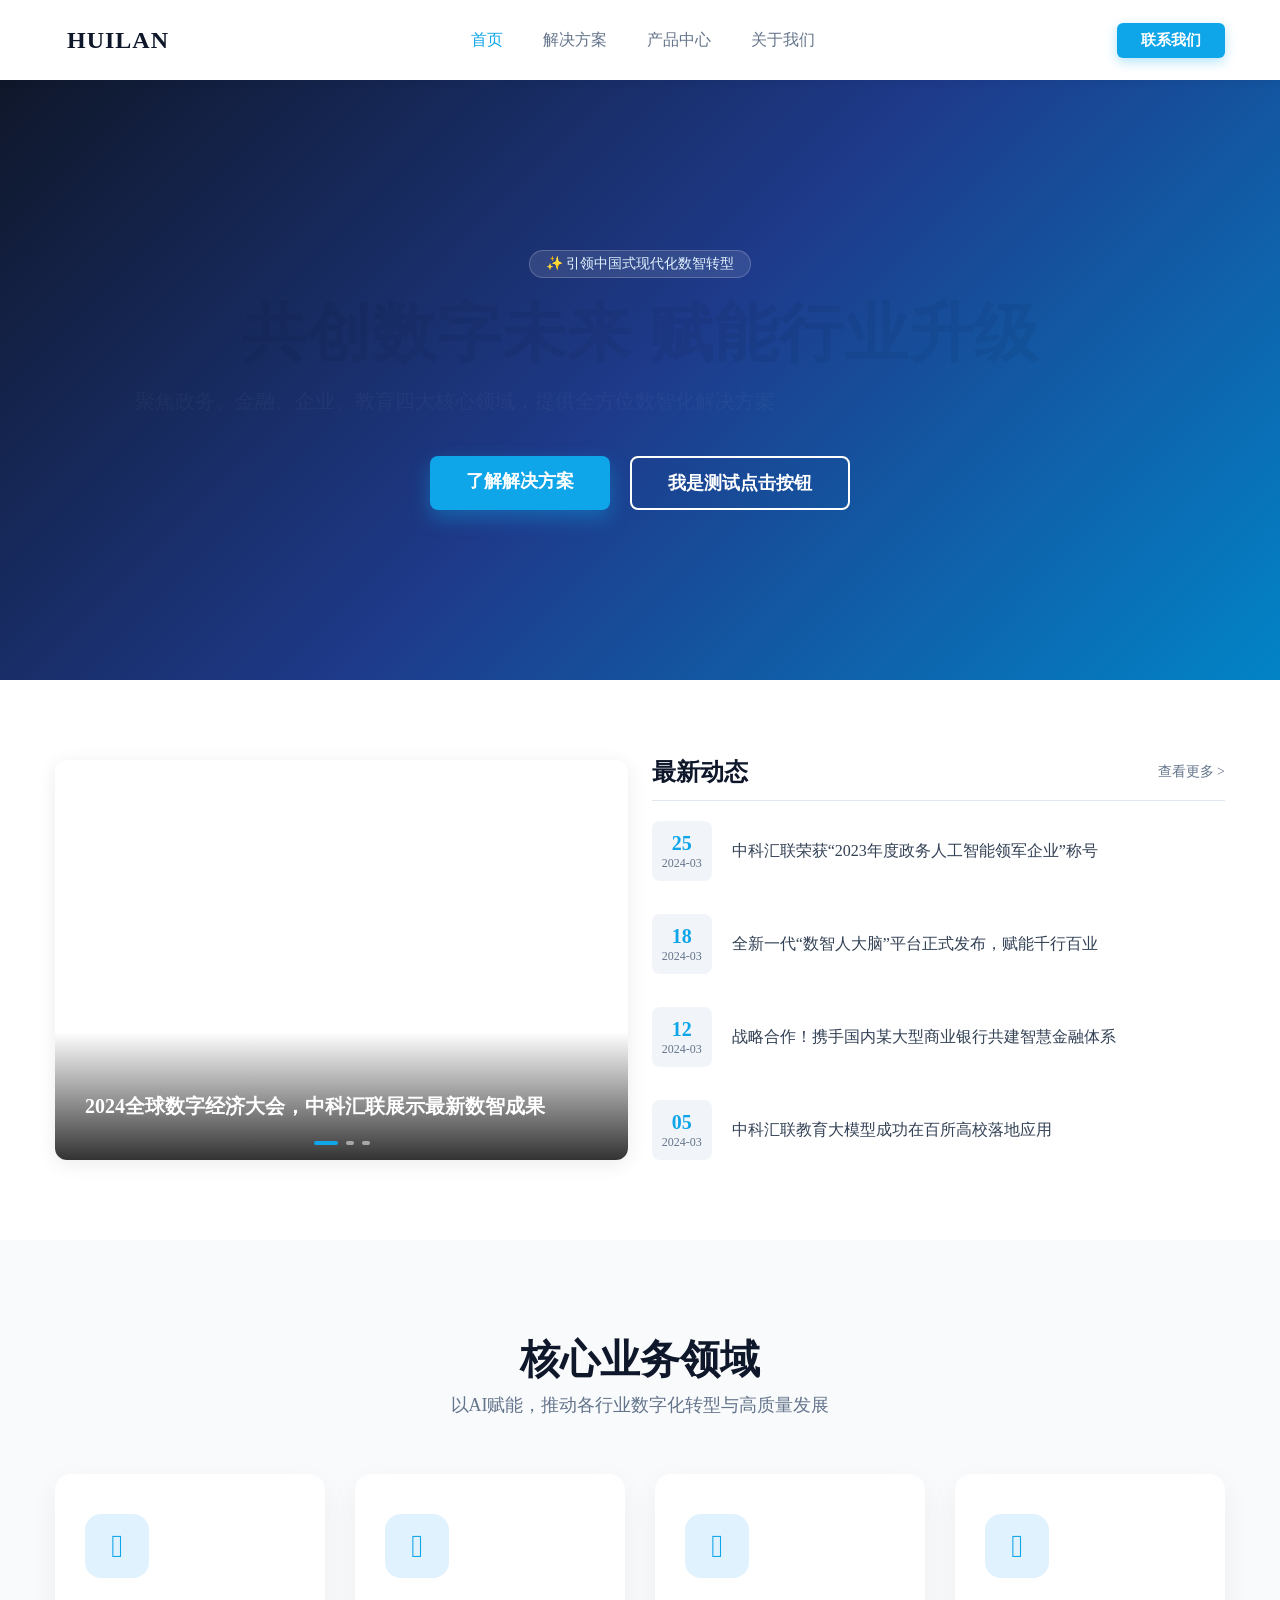
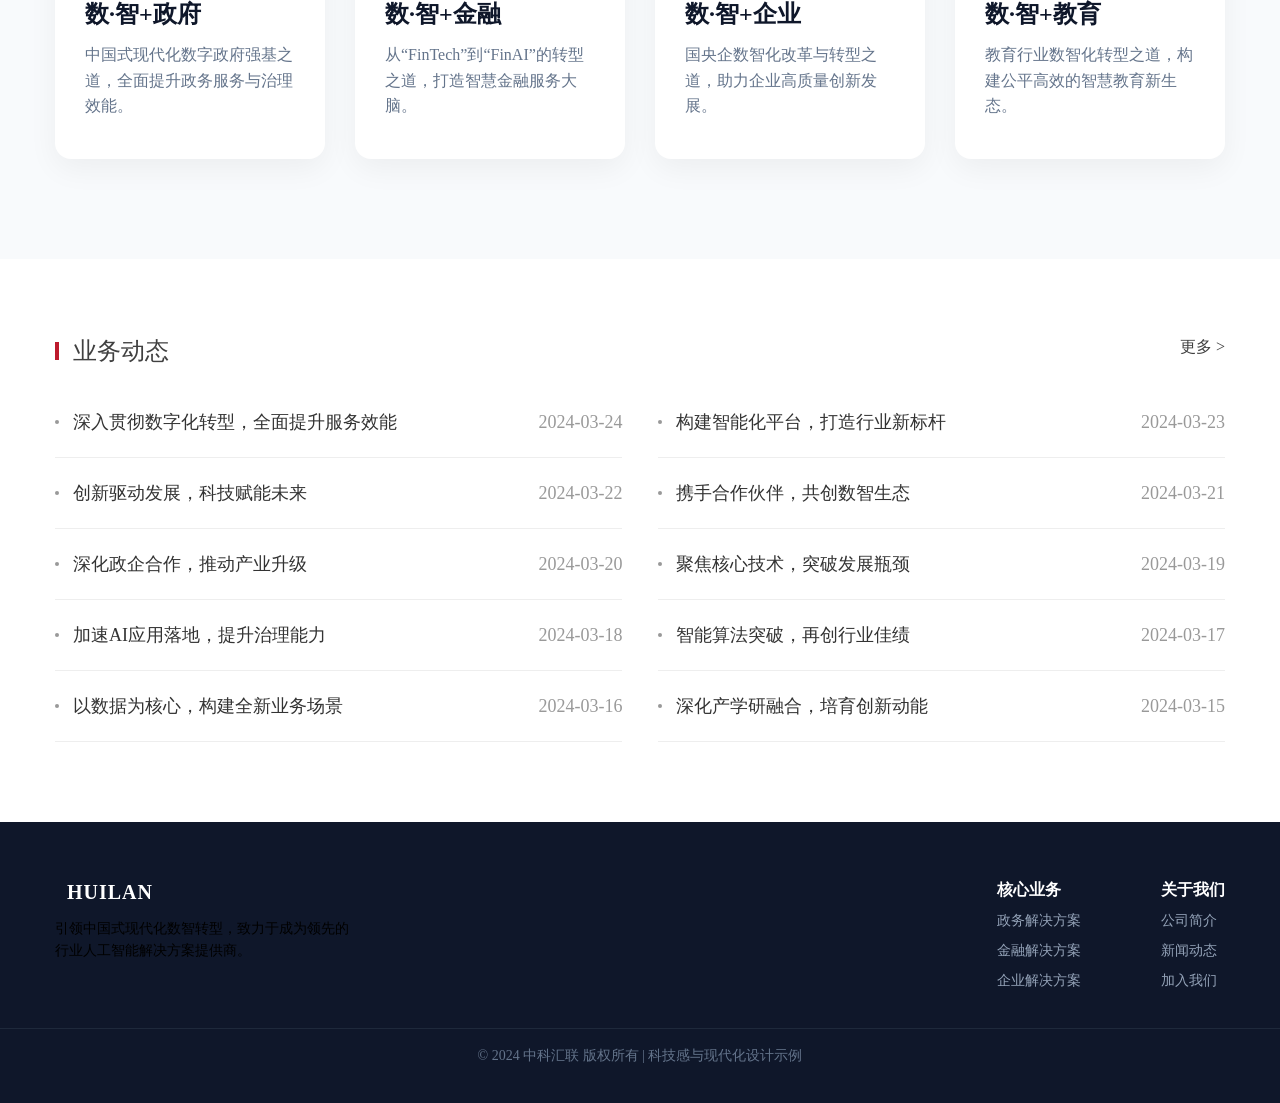
==== index.html @ 394133ee "Add root index.html redirecting to /huilan/h.html" ====
<!doctype html><html lang="zh-CN"><head><meta charset="utf-8"><meta http-equiv="refresh" content="0; url=huilan/h.html"><meta name="viewport" content="width=device-width, initial-scale=1"><title>正在跳转...</title></head><body><p>正在跳转到页面... 如果没有自动跳转，请 <a href="huilan/h.html">点击这里</a>。</p></body></html>
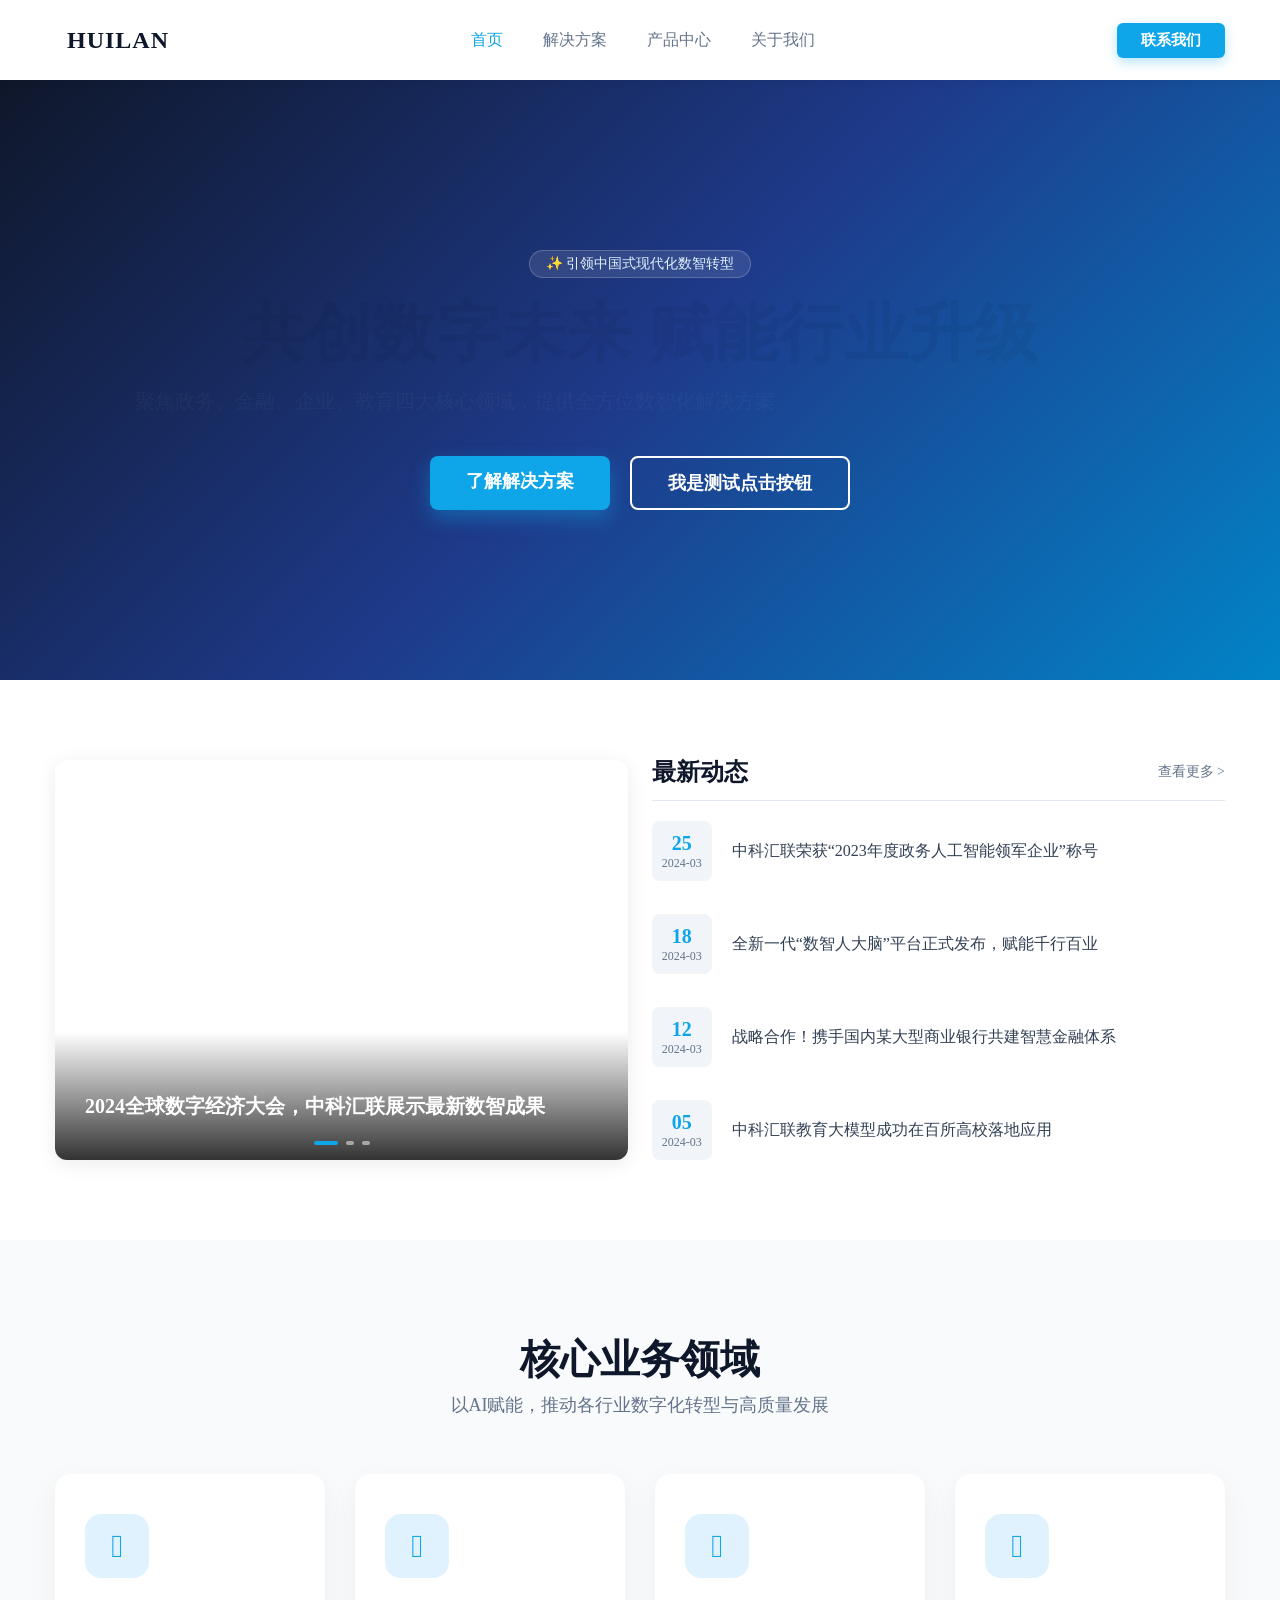
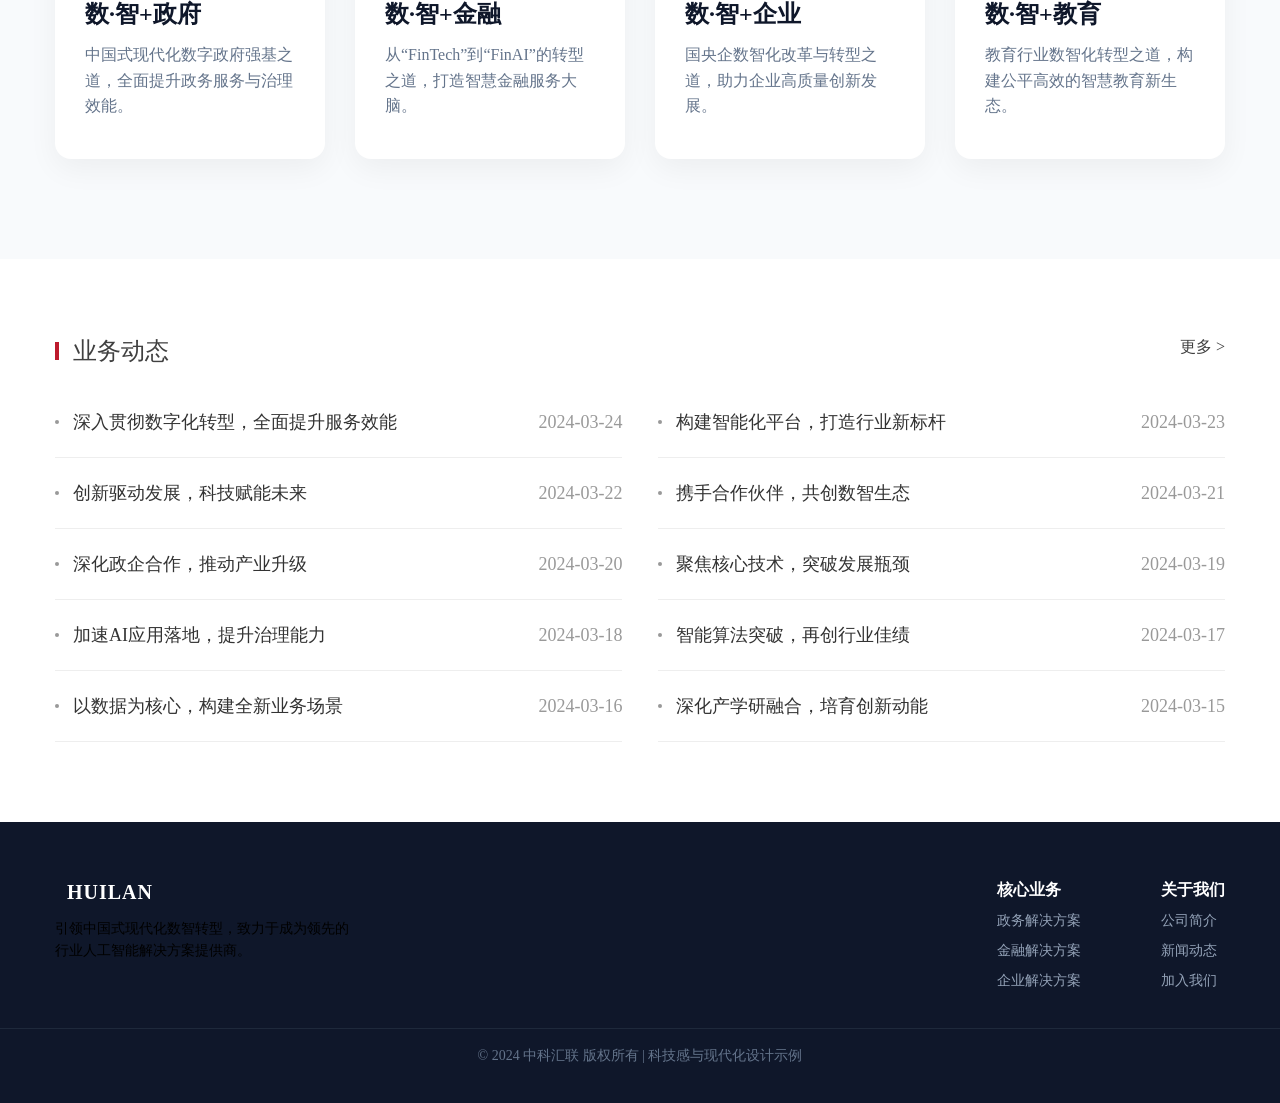
==== commit a76081c6: "chore: trigger GitHub Pages deploy" ====
--- a/index.html
+++ b/index.html
@@ -1 +1 @@
-<!doctype html><html lang="zh-CN"><head><meta charset="utf-8"><meta http-equiv="refresh" content="0; url=huilan/h.html"><meta name="viewport" content="width=device-width, initial-scale=1"><title>正在跳转...</title></head><body><p>正在跳转到页面... 如果没有自动跳转，请 <a href="huilan/h.html">点击这里</a>。</p></body></html>+<!doctype html><html lang="zh-CN"><head><meta charset="utf-8"><meta http-equiv="refresh" content="0; url=huilan/h.html"><meta name="viewport" content="width=device-width, initial-scale=1"><title>正在跳转...</title><!-- trigger pages deploy: 2026-03-25T06:45Z --></head><body><p>正在跳转到页面... 如果没有自动跳转，请 <a href="huilan/h.html">点击这里</a>。</p></body></html>
